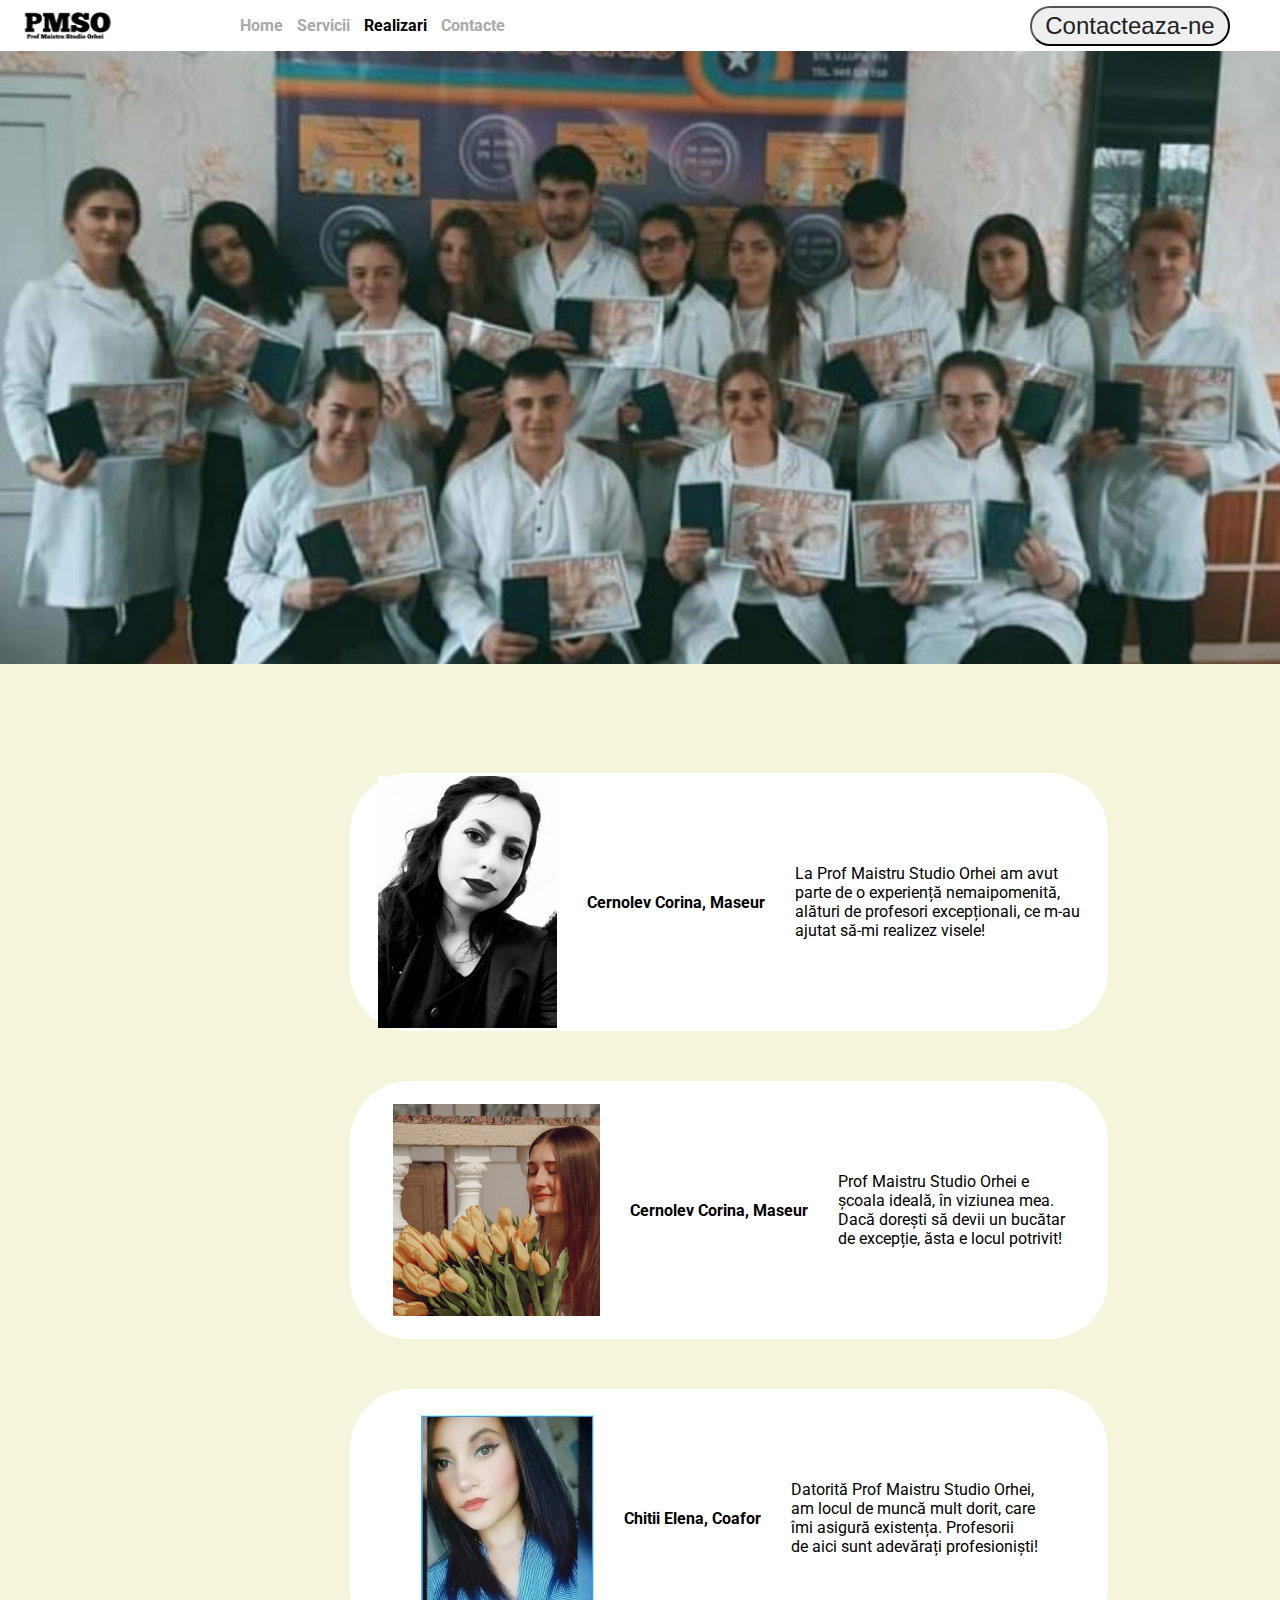
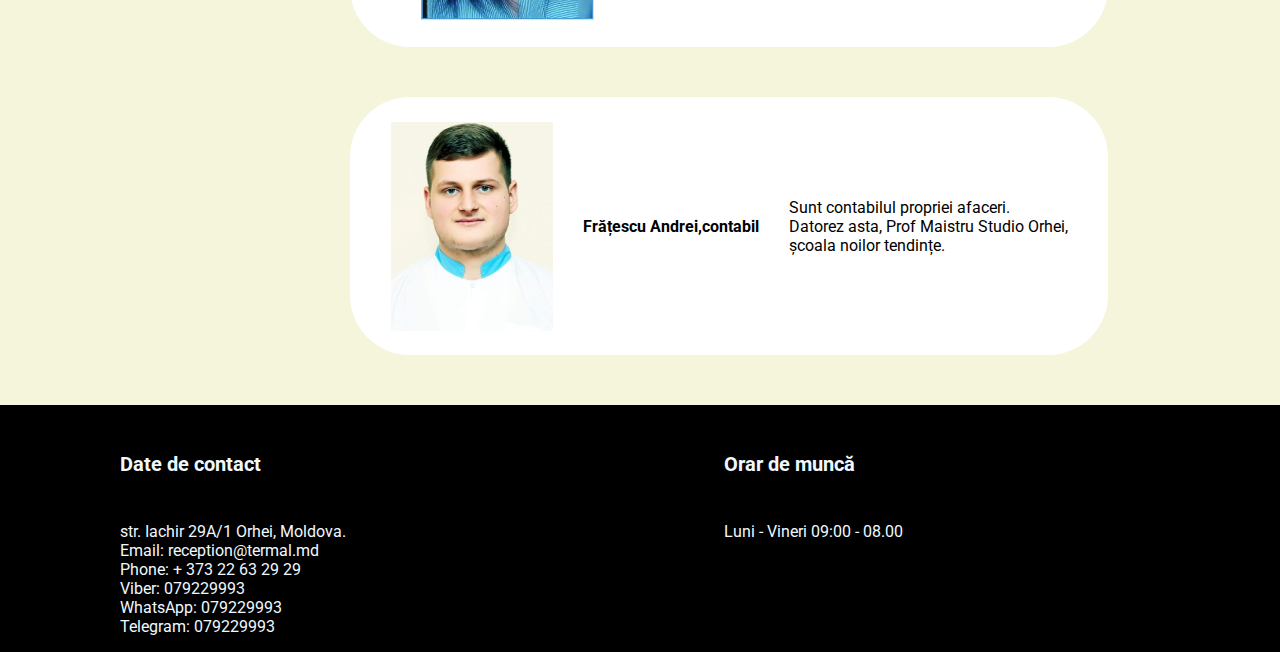
==== pages/realizari.html @ 1ea10b9c "AboutCorina" ====
<!DOCTYPE html>
<html lang="en">
<head>
    <meta charset="UTF-8">
    <meta http-equiv="X-UA-Compatible" content="IE=edge">
    <meta name="viewport" content="width=device-width, initial-scale=1.0">
    <title>Realizari</title>
    <link rel="stylesheet" href="../styles/realizari.css">
    <link rel="stylesheet" href="../styles/navBar.css">
</head>
<body>
    <div class="navBar">
        <a href="index.html"><img class="logoTwo" src="../assets/logo 2.png" alt="logo 2"></a>
        <ul>
            <li><a href="index.html">Home</a></li>
            <li><a href="servicii.html">Servicii</a></li>
            <li class="activePage"><a href="">Realizari</a></li>
            <li><a href="contacte.html">Contacte</a></li>
        </ul>
        <div class="connectMe">
            <a href="contacte.html"><button type="button"> Contacteaza-ne </button></a>
        </div>
    </div>

    <img class="colegii" src="../assets/colegii.png" alt="colegii">
    <!-- To do add margin-bottom for .gridCorina p b -->
    <div class="gridCorina"><img src="../assets/corina.png" alt="corina">
        <p class="fullName"> <b>Cernolev Corina, Maseur</b></p>
        <p>La Prof Maistru Studio Orhei am avut <br>
            parte de o experiență nemaipomenită, <br>
            alături de profesori excepționali, ce m-au <br>
            ajutat să-mi realizez visele!
        </p>
    </div>

    <!-- To do add margin-bottom for .gridMaria p b -->
    <div class="gridMaria"><img src="../assets/maria.png" alt="maria">
        <p class="fullName"><b>Cernolev Corina, Maseur</b></p> 
        <p>
            Prof Maistru Studio Orhei e <br>
            școala ideală, în viziunea mea. <br>
            Dacă dorești să devii un bucătar <br>
            de excepție, ăsta e locul potrivit!
        </p>
    </div>

    <!-- To do add margin-bottom for .gridElena p b -->
    <div class="gridElena"><img src="../assets/elena.JPG" alt="elena">
        <p class="fullName"> <b>Chitii Elena, Coafor</b></p> 
        <p>Datorită Prof Maistru Studio Orhei, <br>
            am locul de muncă mult dorit, care <br>
            îmi asigură existența. Profesorii <br>
            de aici sunt adevărați profesioniști!
        </p>
    </div>

    <!-- To do add margin-bottom for .gridAndrei p b -->
    <div class="gridAndrei"><img src="../assets/andrei.png" alt="andrei">
        <p class="fullName"><b>Frățescu Andrei,contabil</b></p>
        <p>Sunt contabilul propriei afaceri. <br>
            Datorez asta, Prof Maistru Studio Orhei, <br>
            școala noilor tendințe.
        </p>
    </div>

    <div class="gridFooter">
        <div> 
            <h6>Date de contact</h6>
            <p>str. Iachir 29A/1 Orhei, Moldova. <br>
                Email: reception@termal.md<br>
                Phone: + 373 22 63 29 29<br>
                Viber: 079229993<br>
                WhatsApp: 079229993<br>
                Telegram: 079229993<br> 
            </p>
        </div>
        <div> 
            <h6>Orar de muncă</h6>
            <p>
                Luni - Vineri
                09:00 - 08.00
            </p>
        </div>
    </div>

</body>
</html>
---- styles/realizari.css ----
body{
    background-color: black;
}

img.colegii {
    width: 100%;
}

.activePage a {
    color: black !important ;
}

.gridCorina {
    align-items: center;
    margin-left: 350px;
    width: 758px;
    height: 258px;
    border-radius: 60px;
    background-color: #FFFFFF;
    margin-top: 105px;
    display: grid;
    grid-template-columns: auto auto auto;
    gap: 30px;
    justify-content: center;
}

.gridMaria {
    align-items: center;
    margin-left: 350px;
    width: 758px;
    height: 258px;
    border-radius: 60px;
    background-color: #FFFFFF;
    margin-top: 50px;
    display: grid;
    grid-template-columns: auto auto auto;
    gap: 30px;
    justify-content: center;
}

.gridElena {
     align-items: center;
    margin-left: 350px;
    width: 758px;
    height: 258px;
    border-radius: 60px;
    background-color: #FFFFFF;
    margin-top: 50px;
    display: grid;
    grid-template-columns: auto auto auto;
    gap: 30px;
    justify-content: center;
}

.gridAndrei {
    align-items: center;
    margin-left: 350px;
    width: 758px;
    height: 258px;
    border-radius: 60px;
    background-color: #FFFFFF;
    margin-top: 50px;
    display: grid;
    grid-template-columns: auto auto auto ;
    gap: 30px;
    justify-content: center;
    margin-bottom: 50px;
}
---- styles/navBar.css ----
@import url('https://fonts.googleapis.com/css2?family=Roboto&display=swap');
body {
    margin: 0px;
    background-color: #F5F5DC;
    font-family: 'Roboto', sans-serif;
}

.navBar {
    position: sticky;
    z-index: 10;
    top: 0px;
    background: #FFFFFF;
    display: grid;
    grid-template-columns: 200px auto 300px;
}

.navBar ul li {
    display: inline-block;
    margin-right: 10px;
    align-items: center;
    
}

.navBar ul li a {
    text-decoration: none;
    color: #A9A9A9;
    font-weight: bold;
}

.navBar ul li:hover {
    background-color:aqua
    
}

.activePage a {
    color: blac 
}

.connectMe {
    display: flex;
    justify-content: center;
    align-items: center;
   
}

.connectMe button {
    color: #222022;
    border-radius:40px;
    width: 200px;
    height: 40px;
    font-size: x-large  ;
   
}

.logoTwo {
    width: 129px;
    height: 39px;
    display: flex;
    margin: 3px;
}

.gridFooter {
    padding-left: 120px;
    background-color: black;
    color: aliceblue;
    display: grid;
    grid-template-columns: auto auto;
}

.gridFooter h6  {
    font-size: 20px;

}
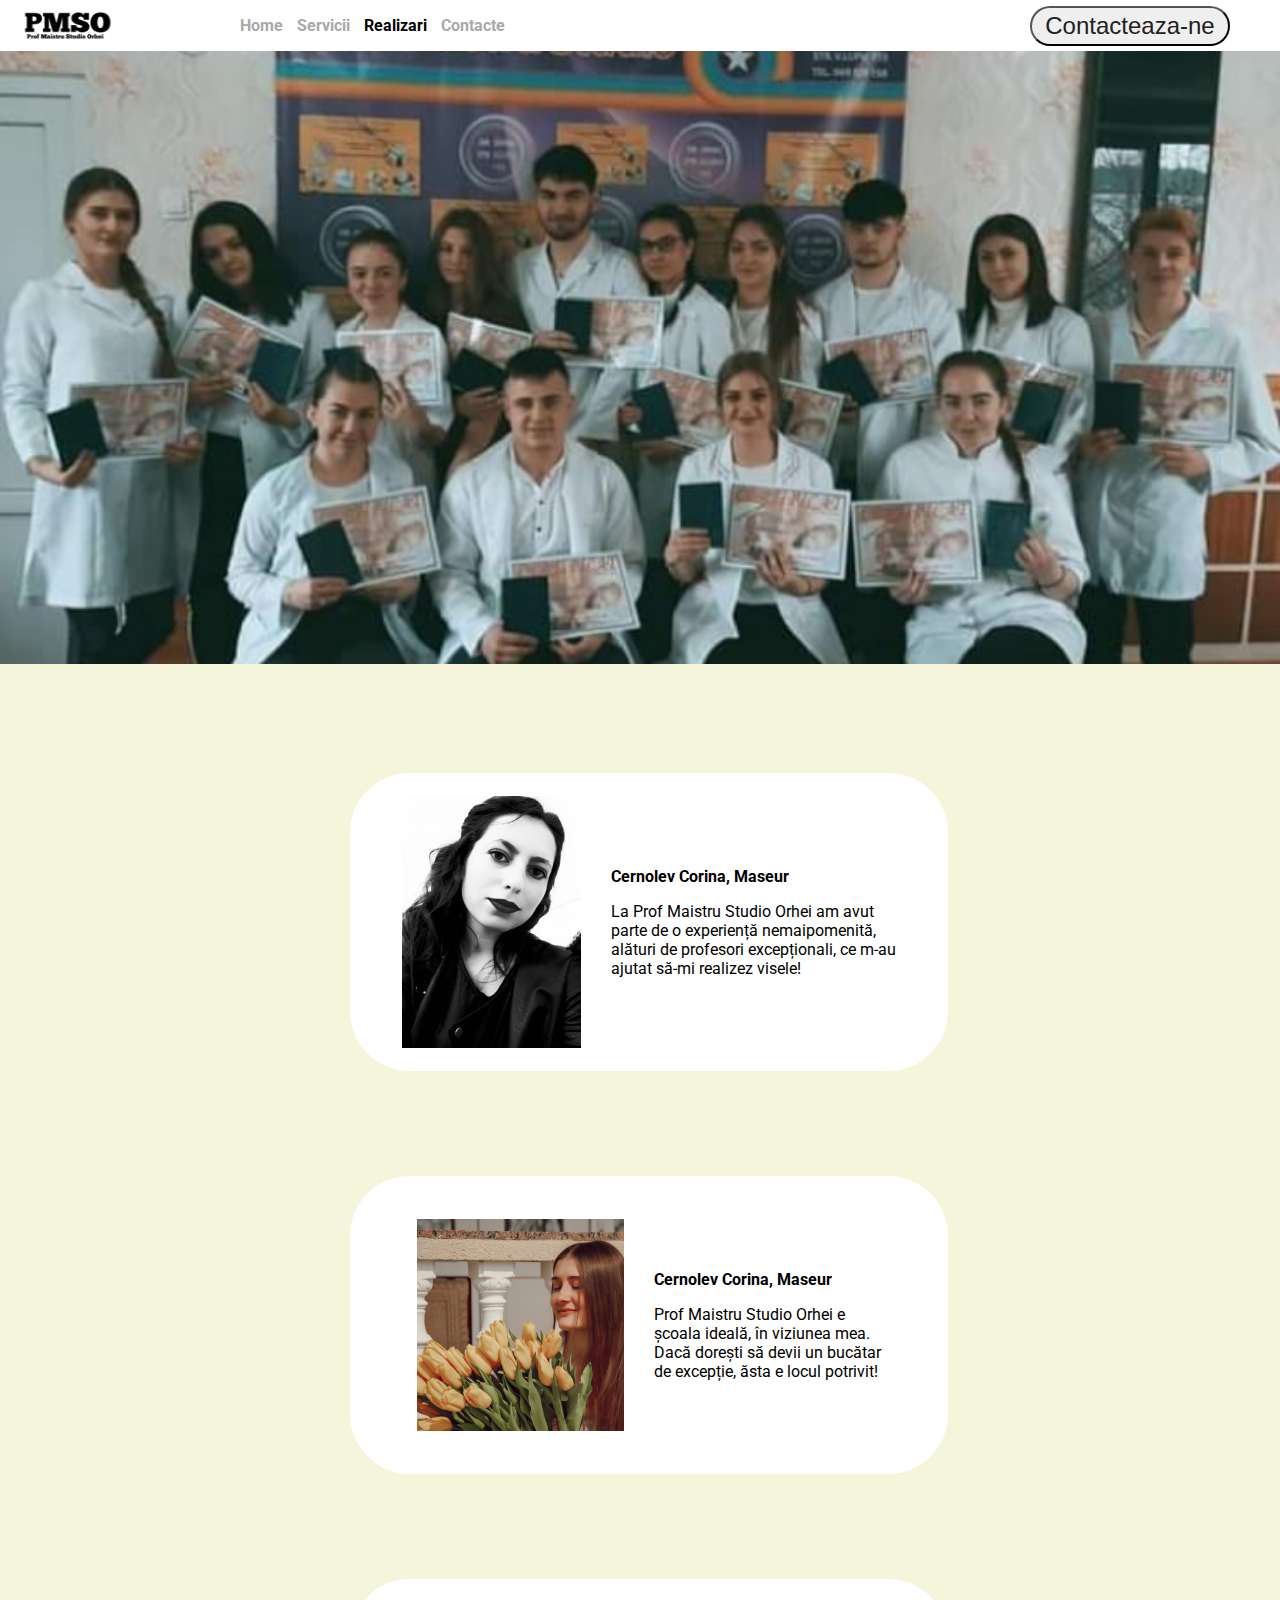
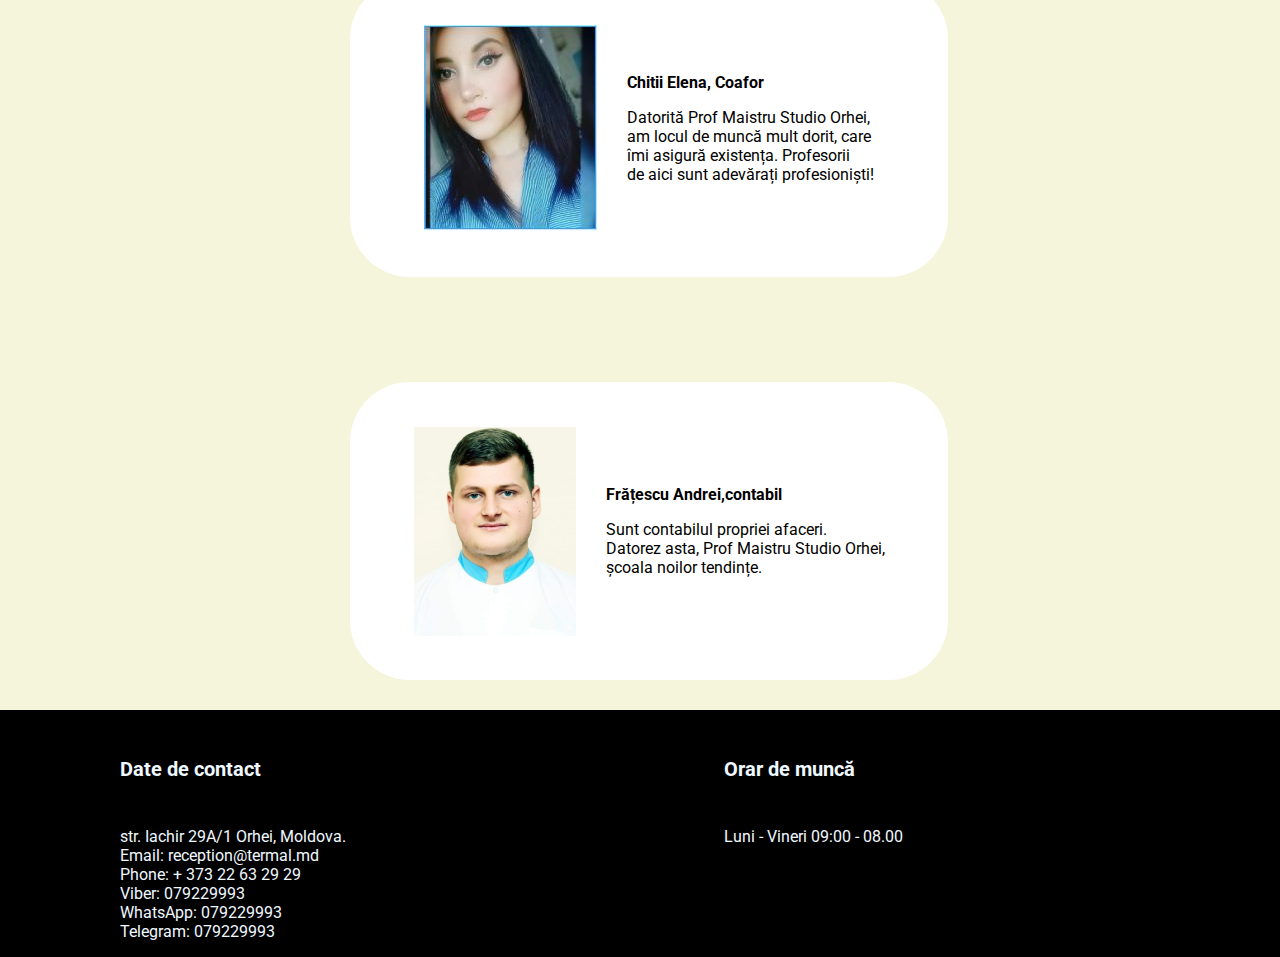
==== commit dcd6db08: "aboutCorina" ====
--- a/pages/realizari.html
+++ b/pages/realizari.html
@@ -23,44 +23,52 @@
     </div>
 
     <img class="colegii" src="../assets/colegii.png" alt="colegii">
-    <!-- To do add margin-bottom for .gridCorina p b -->
-    <div class="gridCorina"><img src="../assets/corina.png" alt="corina">
-        <p class="fullName"> <b>Cernolev Corina, Maseur</b></p>
-        <p>La Prof Maistru Studio Orhei am avut <br>
-            parte de o experiență nemaipomenită, <br>
-            alături de profesori excepționali, ce m-au <br>
-            ajutat să-mi realizez visele!
-        </p>
+
+    <div class="gridRealizari">
+        <img src="../assets/corina.png" alt="corina">
+        <div>
+            <p><b>Cernolev Corina, Maseur</b></p>
+            <p>La Prof Maistru Studio Orhei am avut <br>
+                parte de o experiență nemaipomenită, <br>
+                alături de profesori excepționali, ce m-au <br>
+                ajutat să-mi realizez visele!
+            </p>
+        </div>
+    </div>
+    
+    <div class="gridRealizari">
+        <img src="../assets/maria.png" alt="maria">
+        <div>
+            <p><b>Cernolev Corina, Maseur</b></p> 
+            <p>
+                Prof Maistru Studio Orhei e <br>
+                școala ideală, în viziunea mea. <br>
+                Dacă dorești să devii un bucătar <br>
+                de excepție, ăsta e locul potrivit!
+            </p>
+        </div>
+    </div>
+    
+    <div class="gridRealizari">
+        <img src="../assets/elena.JPG" alt="elena">
+        <div><p><b>Chitii Elena, Coafor</b></p> 
+            <p>Datorită Prof Maistru Studio Orhei, <br>
+                am locul de muncă mult dorit, care <br>
+                îmi asigură existența. Profesorii <br>
+                de aici sunt adevărați profesioniști!
+            </p>
+        </div>
     </div>
 
-    <!-- To do add margin-bottom for .gridMaria p b -->
-    <div class="gridMaria"><img src="../assets/maria.png" alt="maria">
-        <p class="fullName"><b>Cernolev Corina, Maseur</b></p> 
-        <p>
-            Prof Maistru Studio Orhei e <br>
-            școala ideală, în viziunea mea. <br>
-            Dacă dorești să devii un bucătar <br>
-            de excepție, ăsta e locul potrivit!
-        </p>
-    </div>
-
-    <!-- To do add margin-bottom for .gridElena p b -->
-    <div class="gridElena"><img src="../assets/elena.JPG" alt="elena">
-        <p class="fullName"> <b>Chitii Elena, Coafor</b></p> 
-        <p>Datorită Prof Maistru Studio Orhei, <br>
-            am locul de muncă mult dorit, care <br>
-            îmi asigură existența. Profesorii <br>
-            de aici sunt adevărați profesioniști!
-        </p>
-    </div>
-
-    <!-- To do add margin-bottom for .gridAndrei p b -->
-    <div class="gridAndrei"><img src="../assets/andrei.png" alt="andrei">
-        <p class="fullName"><b>Frățescu Andrei,contabil</b></p>
-        <p>Sunt contabilul propriei afaceri. <br>
+    <div class="gridRealizari">
+        <img src="../assets/andrei.png" alt="andrei">
+        <div> 
+            <p><b>Frățescu Andrei,contabil</b></p>
+            <p>Sunt contabilul propriei afaceri. <br>
             Datorez asta, Prof Maistru Studio Orhei, <br>
             școala noilor tendințe.
-        </p>
+            </p>
+        </div>
     </div>
 
     <div class="gridFooter">
--- a/styles/realizari.css
+++ b/styles/realizari.css
@@ -10,59 +10,18 @@
     color: black !important ;
 }
 
-.gridCorina {
+.gridRealizari {
+    padding: 20px;
     align-items: center;
     margin-left: 350px;
-    width: 758px;
+    width: 558px;
     height: 258px;
     border-radius: 60px;
     background-color: #FFFFFF;
     margin-top: 105px;
+    margin-bottom: 30px;
     display: grid;
-    grid-template-columns: auto auto auto;
+    grid-template-columns: auto auto;
     gap: 30px;
     justify-content: center;
 }
-
-.gridMaria {
-    align-items: center;
-    margin-left: 350px;
-    width: 758px;
-    height: 258px;
-    border-radius: 60px;
-    background-color: #FFFFFF;
-    margin-top: 50px;
-    display: grid;
-    grid-template-columns: auto auto auto;
-    gap: 30px;
-    justify-content: center;
-}
-
-.gridElena {
-     align-items: center;
-    margin-left: 350px;
-    width: 758px;
-    height: 258px;
-    border-radius: 60px;
-    background-color: #FFFFFF;
-    margin-top: 50px;
-    display: grid;
-    grid-template-columns: auto auto auto;
-    gap: 30px;
-    justify-content: center;
-}
-
-.gridAndrei {
-    align-items: center;
-    margin-left: 350px;
-    width: 758px;
-    height: 258px;
-    border-radius: 60px;
-    background-color: #FFFFFF;
-    margin-top: 50px;
-    display: grid;
-    grid-template-columns: auto auto auto ;
-    gap: 30px;
-    justify-content: center;
-    margin-bottom: 50px;
-}
